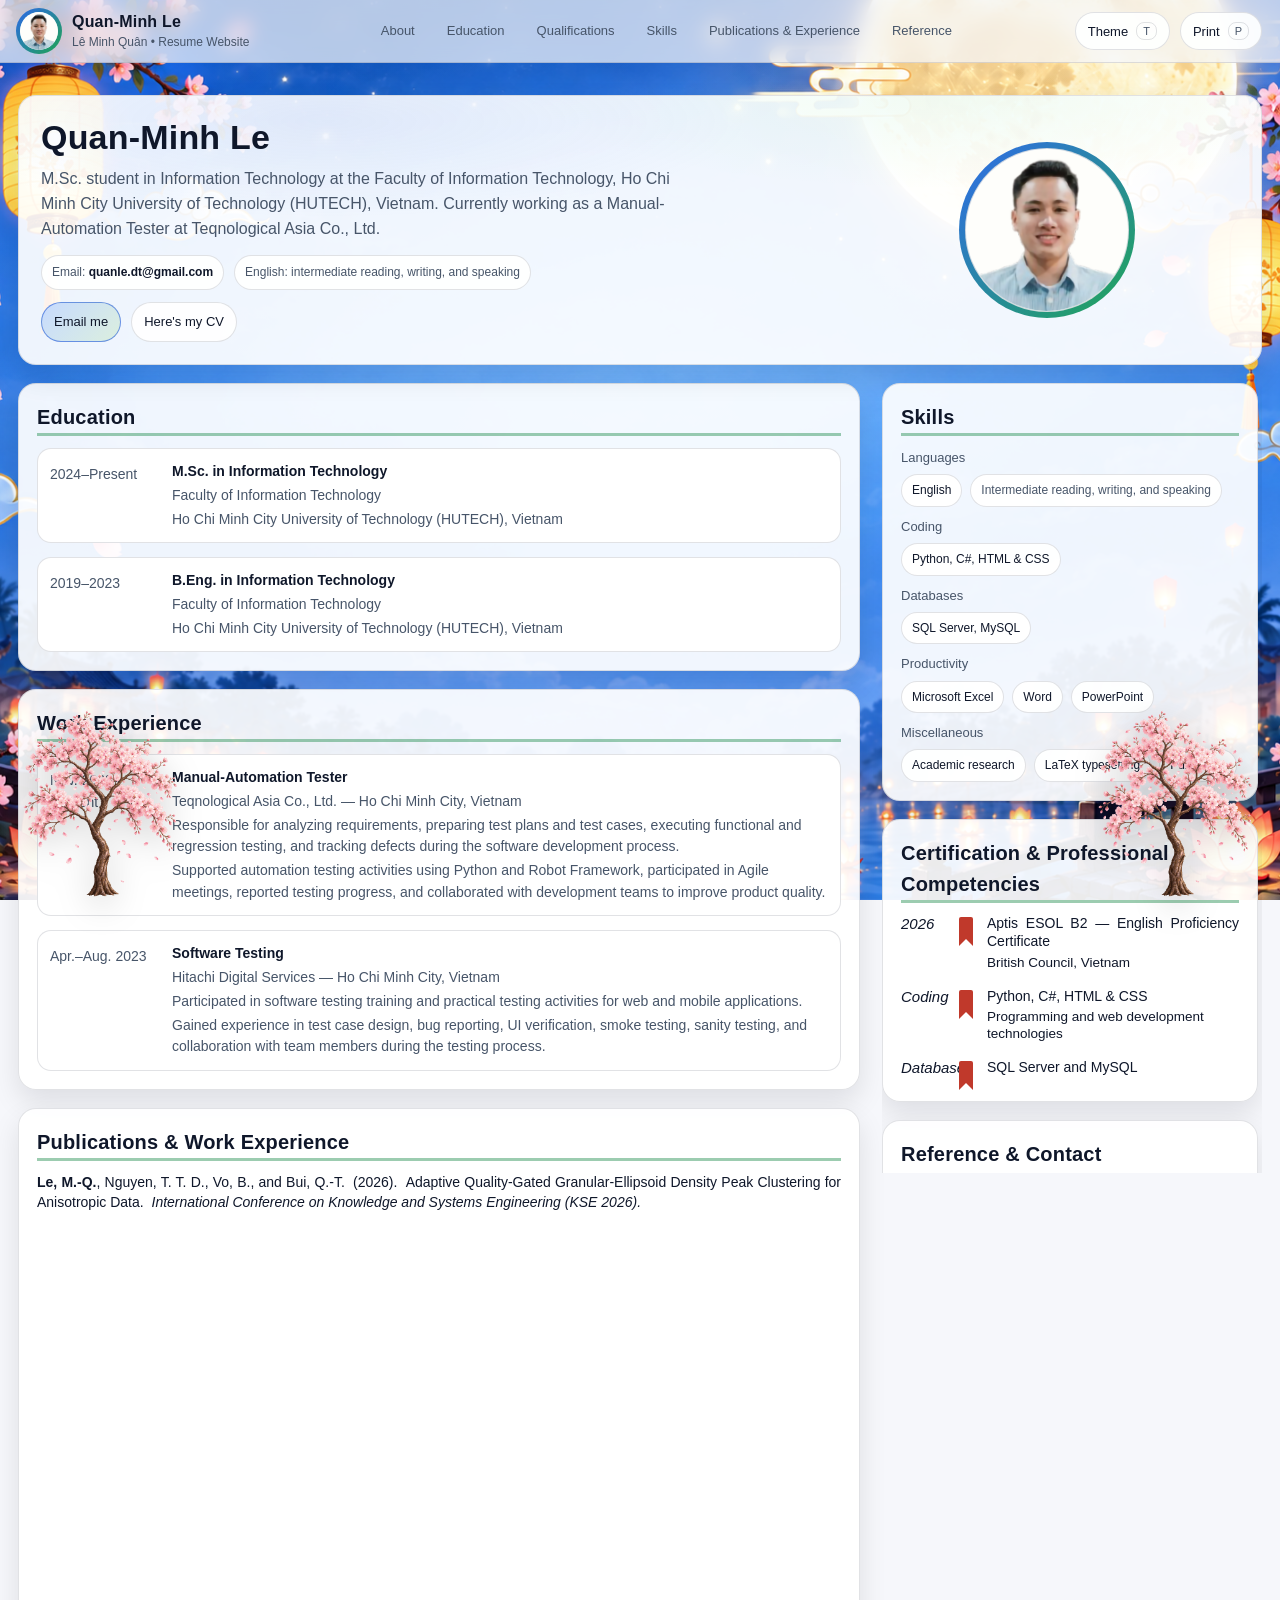
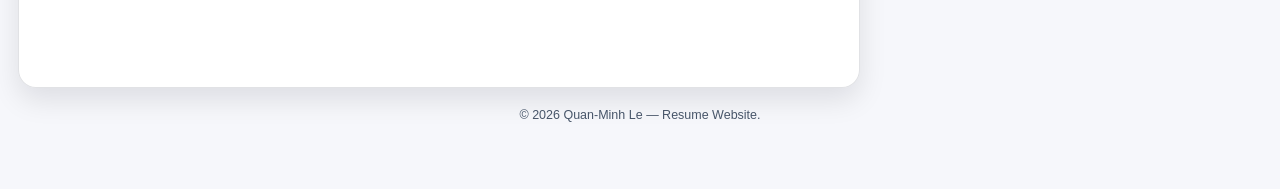
==== index.html @ 80a83941 "first commit" ====
<!doctype html>
<html lang="en" data-theme="dark">
<head>
  <meta charset="utf-8" />
  <meta name="viewport" content="width=device-width,initial-scale=1" />
  <meta name="description" content="Quan-Minh Le — Resume Website" />
  <title>Quan-Minh Le | Resume</title>

  <script>
    (function () {
      const t = localStorage.getItem("theme");
      if (t) document.documentElement.setAttribute("data-theme", t);
    })();
  </script>

  <link rel="stylesheet" href="./main.css">
</head>

<body>
   <div id="sakura-container" aria-hidden="true"></div>
  <header class="topbar">
    <!-- Decorative lanterns attached to the topbar -->
    <!-- <img class="topbar-lantern topbar-lantern-left"
         src="./LongDentruingthu.png" alt="" aria-hidden="true" />
    <img class="topbar-lantern topbar-lantern-right"
         src="./LongDentruingthu.png" alt="" aria-hidden="true" /> -->

    <div class="topbar-inner">
      <!-- Brand + Avatar -->
      <div class="brand">
        <button class="avatar" id="avatarBtn" type="button" aria-label="Change avatar">
          <img id="avatarImg" src="./LeMinhQuan@4x.png" alt="Quan-Minh Le" />
          <span class="avatar-ring" aria-hidden="true"></span>
        </button>
        <input id="avatarInput" type="file" accept="image/*" hidden />

        <div class="brand-text">
          <div class="name">Quan-Minh Le</div>
          <span class="sub">Lê Minh Quân • Resume Website</span>
        </div>
      </div>

      <!-- Navigation -->
      <nav aria-label="Primary navigation" class="nav">
        <a href="#about">About</a>
        <a href="#education">Education</a>
        <a href="#certifications">Qualifications</a>
        <a href="#skills">Skills</a>
        <a href="#publications">Publications &amp; Experience</a>
        <a href="#references">Reference</a>
      </nav>

      <!-- Actions -->
      <div class="actions">
        <button class="btn" id="themeBtn" type="button" title="Toggle theme (T)">
          Theme <span class="kbd">T</span>
        </button>

        <button class="btn" id="printBtn" type="button" title="Print / Save as PDF (P)">
          Print <span class="kbd">P</span>
        </button>
      </div>
    </div>
  </header>

  <!-- Animated lion-dance decorations -->
  <img class="corner-lion corner-lion-left"
       src="./cay_anh_dao_lac_lu.gif" alt="" aria-hidden="true" />

  <img class="corner-lion corner-lion-right"
       src="./cay_anh_dao_lac_lu.gif" alt="" aria-hidden="true" />

  <main class="wrap">
    <!-- HERO / ABOUT -->
    <section class="hero" id="about">
      <div class="hero-inner">
        <div>
          <h1>Quan-Minh Le</h1>

          <p>
            M.Sc. student in Information Technology at the Faculty of Information
            Technology, Ho Chi Minh City University of Technology (HUTECH), Vietnam.
            Currently working as a Manual-Automation Tester at Teqnological Asia Co., Ltd.
          </p>

          <div class="hero-badges" aria-label="Highlights">
            <span class="pill">
              Email:
              <a id="emailLink" href="mailto:quanle.dt@gmail.com">
                <strong id="emailText">quanle.dt@gmail.com</strong>
              </a>
            </span>

            <span class="pill">
              English: intermediate reading, writing, and speaking
            </span>
          </div>

          <div class="contact-row">
            <a class="btn primary" href="mailto:quanle.dt@gmail.com">
              Email me
            </a>

            <a class="btn"
               href="https://drive.google.com/file/d/1zhZrEgo17ajCae7DOH2sjOqNZavHcTFz/view"
               target="_blank"
               rel="noopener">
              Here's my CV
            </a>
          </div>

          <div class="small muted"
               id="toast"
               style="display:none;margin-top:8px"></div>
        </div>

        <div class="hero-right">
          <button class="hero-avatar"
                  id="heroAvatarBtn"
                  type="button"
                  aria-label="Change avatar">
            <span class="hero-avatar-ring" aria-hidden="true"></span>
            <img id="heroAvatarImg"
                 src="./LeMinhQuan@4x.png"
                 alt="Quan-Minh Le" />
          </button>
        </div>
      </div>
    </section>

    <!-- Main content and sidebar -->
    <div class="layout">
      <!-- MAIN -->
      <div class="main">
        <section class="card" id="education">
            <h2>Education</h2>

            <div class="timeline">
              <!-- Master's degree -->
              <div class="titem">
                <div class="when">
                  2024–Present
                </div>

                <div>
                  <h3>M.Sc. in Information Technology</h3>

                  <div class="meta">
                    Faculty of Information Technology
                  </div>

                  <div class="meta">
                    Ho Chi Minh City University of Technology (HUTECH), Vietnam
                  </div>
                </div>
              </div>

              <!-- Bachelor's degree -->
              <div class="titem">
                <div class="when">
                  2019–2023
                </div>

                <div>
                  <h3>B.Eng. in Information Technology</h3>

                  <div class="meta">
                    Faculty of Information Technology
                  </div>

                  <div class="meta">
                    Ho Chi Minh City University of Technology (HUTECH), Vietnam
                  </div>
                </div>
              </div>
            </div>
        </section>

        <section class="card" id="education">
          <h2>Work Experience</h2>

          <div class="timeline">
            <!-- Work Experience 1 -->
            <div class="titem">
              <div class="when">
                Nov. 2023–Present
              </div>

              <div>
                <h3>
                  Manual-Automation Tester
                </h3>

                <div class="meta">
                  Teqnological Asia Co., Ltd. — Ho Chi Minh City, Vietnam
                </div>

                <div class="meta">
                  Responsible for analyzing requirements, preparing test plans and
                  test cases, executing functional and regression testing, and tracking
                  defects during the software development process.
                </div>

                <div class="meta">
                  Supported automation testing activities using Python and Robot
                  Framework, participated in Agile meetings, reported testing progress,
                  and collaborated with development teams to improve product quality.
                </div>
              </div>
            </div>

            <!-- Work Experience 2 -->
            <div class="titem">
              <div class="when">
                Apr.–Aug. 2023
              </div>

              <div>
                <h3>
                  Software Testing
                </h3>

                <div class="meta">
                  Hitachi Digital Services — Ho Chi Minh City, Vietnam
                </div>

                <div class="meta">
                  Participated in software testing training and practical testing
                  activities for web and mobile applications.
                </div>

                <div class="meta">
                  Gained experience in test case design, bug reporting, UI verification,
                  smoke testing, sanity testing, and collaboration with team members
                  during the testing process.
                </div>
              </div>
            </div>
          </div>
        </section>

        <section class="card" id="publications">
          <h2>Publications &amp; Work Experience</h2>

          <ol class="publist paper-format" id="pubList">
            <!-- Publication -->
            <li class="pub-paper"
                data-text="2026 adaptive quality-gated granular-ellipsoid density peak clustering anisotropic data kse le nguyen vo bui">
              <p>
                <span class="pub-authors">
                  <strong>Le, M.-Q.</strong>, Nguyen, T. T. D., Vo, B., and Bui, Q.-T.
                </span>

                <span class="pub-year">(2026).</span>

                <span class="pub-title">
                  Adaptive Quality-Gated Granular-Ellipsoid Density Peak
                  Clustering for Anisotropic Data.
                </span>

                <span class="pub-venue">
                  International Conference on Knowledge and Systems Engineering
                  (KSE 2026).
                </span>

                <span class="pub-location"></span>
              </p>
            </li>
          </ol>
        </section>
      </div>

      <!-- SIDEBAR -->
      <aside class="sidebar">
        <section class="card" id="skills">
          <h2>Skills</h2>

          <div class="skill-group">
            <div>
              <div class="muted small" style="margin-bottom:6px">
                Languages
              </div>

              <div class="skill-row">
                <span class="tag">English</span>
                <span class="tag muted">
                  Intermediate reading, writing, and speaking
                </span>
              </div>
            </div>

            <div>
              <div class="muted small" style="margin-bottom:6px">
                Coding
              </div>

              <div class="skill-row">
                <span class="tag">Python, C#, HTML &amp; CSS</span>
              </div>
            </div>

            <div>
              <div class="muted small" style="margin-bottom:6px">
                Databases
              </div>

              <div class="skill-row">
                <span class="tag">SQL Server, MySQL</span>
              </div>
            </div>

            <div>
              <div class="muted small" style="margin-bottom:6px">
                Productivity
              </div>

              <div class="skill-row">
                <span class="tag">Microsoft Excel</span>
                <span class="tag">Word</span>
                <span class="tag">PowerPoint</span>
              </div>
            </div>

            <div>
              <div class="muted small" style="margin-bottom:6px">
                Miscellaneous
              </div>

              <div class="skill-row">
                <span class="tag">Academic research</span>
                <span class="tag">LaTeX typesetting</span>
                <span class="tag">Publishing</span>
              </div>
            </div>
          </div>
        </section>

        <section class="card" id="certifications">
          <h2>Certification &amp; Professional Competencies</h2>

          <div class="cert-list">
            <div class="cert-item">
              <div class="cert-year">2026</div>
              <div class="cert-icon" aria-hidden="true"></div>

              <div class="cert-content">
                <h3>
                  Aptis ESOL B2
                  <span>— English Proficiency Certificate</span>
                </h3>

                <div class="cert-meta">
                  British Council, Vietnam
                </div>
              </div>
            </div>

            <div class="cert-item">
              <div class="cert-year">Coding</div>
              <div class="cert-icon" aria-hidden="true"></div>

              <div class="cert-content">
                <h3>
                  Python, C#, HTML
                  <span>&amp; CSS</span>
                </h3>

                <div class="cert-meta">
                  Programming and web development technologies
                </div>
              </div>
            </div>

            <div class="cert-item">
              <div class="cert-year">Database</div>
              <div class="cert-icon" aria-hidden="true"></div>

              <div class="cert-content">
                <h3>SQL Server and MySQL</h3>
              </div>
            </div>
          </div>
        </section>

        <section class="card" id="references">
          <h2>Reference &amp; Contact</h2>

          <div class="ref-list simple-ref">
            <div class="ref-person">
              <h3>Dr. Quang-Thinh Bui</h3>
              <p>Faculty of Education and Basic Sciences</p>
              <p>Tien Giang University</p>
              <p>
                119 Ap Bac, Ward 5, My Tho City,
                Dong Thap Province, Vietnam
              </p>

              <p>
                <a href="mailto:buiquanghthinh@tgu.edu.vn">
                  buiquanghthinh@tgu.edu.vn
                </a>
              </p>
            </div>
          </div>
        </section>
      </aside>
    </div>

    <footer>
      © <span id="year"></span> Quan-Minh Le — Resume Website.
    </footer>
  </main>

  <script src="./main.js"></script>
  <script src="./hoaanhdao.js"></script>
</body>
</html>
---- main.css ----
:root {
  --bg: #0b0d10;
  --panel: #11151b;
  --text: #e8edf3;
  --muted: #a9b4c2;
  --line: rgba(255,255,255,.10);
  --brand: #7aa2f7;
  --brand2: #34d399;
  --shadow: 0 10px 30px rgba(0,0,0,.35);
  --radius: 18px;

  /* Tăng bề ngang web */
  --max: 1380px;

  --mono: ui-monospace, SFMono-Regular, Menlo, Monaco, Consolas, "Liberation Mono", monospace;
  --sans: ui-sans-serif, system-ui, -apple-system, Segoe UI, Roboto, Helvetica, Arial, "Apple Color Emoji", "Segoe UI Emoji";
}

[data-theme="light"] {
  --bg: #f6f7fb;
  --panel: #ffffff;
  --text: #0f172a;
  --muted: #475569;
  --line: rgba(15,23,42,.12);
  --brand: #2563eb;
  --brand2: #16a34a;
  --shadow: 0 12px 28px rgba(2,6,23,.10);
}

* {
  box-sizing: border-box;
  font-family: "Poppins", sans-serif !important; 

}

html,
body {
  height: auto;
  min-height: 100%;
  overflow-x: hidden;
  overflow-y: auto;
}

body {
  margin: 0;
  font-family: var(--sans);
  color: var(--text);
  line-height: 1.55;

  background:
    radial-gradient(
      900px 420px at 15% -10%,
      rgba(122, 162, 247, 0.10),
      transparent 60%
    ),

    radial-gradient(
      900px 420px at 85% 0%,
      rgba(255, 255, 255, 0.04),
      transparent 60%
    ),

    linear-gradient(
      180deg,
      rgba(255, 255, 255, 0.03),
      transparent 35%
    ),

    url("./bg.png")
      center / cover no-repeat fixed,

    var(--bg);
}
a {
  color: inherit;
  text-decoration: none;
}

.wrap {
  max-width: var(--max);
  margin: 0 auto;
  padding: 18px 18px 64px;
}

section {
  scroll-margin-top: 92px;
}

/* =========================
   Topbar
   ========================= */

.topbar {
  position: sticky;
  top: 0;
  z-index: 50;
  overflow: visible;
  backdrop-filter: blur(10px);
  background: rgba(10,12,16,.62);
  border-bottom: 1px solid var(--line);
}

/* Lồng đèn treo ở hai đầu topbar */
.topbar-lantern {
  position: absolute;
  top:63px;
  z-index: 51;
    width: clamp(90px, 8vw, 155px);
  height: auto;
  pointer-events: none;
  user-select: none;
  transform-origin: 50% 0;
  filter: drop-shadow(0 8px 10px rgba(191, 25, 25, .28));
  animation: lantern-sway 1.5s ease-in-out infinite alternate;
}

.topbar-lantern-left {
  left: max(8px, calc((100vw - var(--max)) / 2 - 123px));
}

.topbar-lantern-right {
  right: max(8px, calc((100vw - var(--max)) / 2 - 123px));
  animation-delay: -1.75s;
}

@keyframes lantern-sway {
  from { transform: rotate(-2deg); }
  to { transform: rotate(2deg); }
}

/* Hai con lân cố định ở hai góc dưới màn hình */
.corner-lion {
  position: fixed;
  bottom: 0;
  z-index: 40;
  width: clamp(145px, 16vw, 270px);
  max-height: 43vh;
  object-fit: contain;
  pointer-events: none;
  user-select: none;
  filter: drop-shadow(0 8px 16px rgba(0, 0, 0, .18));
}

.corner-lion-left {
  left: 0;
  object-position: left bottom;
}

.corner-lion-right {
  right: 0;
  object-position: right bottom;
}

@media (prefers-reduced-motion: reduce) {
  .topbar-lantern {
    animation: none;
  }
}

[data-theme="light"] .topbar {
  background: rgba(246,247,251,.72);
}

.topbar-inner {
  max-width: var(--max);
  margin: 0 auto;
  padding: 10px 18px;
  display: grid;
  grid-template-columns: auto 1fr auto;
  align-items: center;
  gap: 14px;
}

.brand {
  display: flex;
  align-items: center;
  gap: 12px;
  min-width: 240px;
}

.brand-text .name {
  font-weight: 800;
  letter-spacing: .2px;
}

.brand-text .sub {
  display: block;
  font-size: 12px;
  color: var(--muted);
  margin-top: -2px;
}

.nav {
  display: flex;
  justify-content: center;
  align-items: center;
  gap: 10px;
  flex-wrap: wrap;
}

.nav a {
  font-size: 13px;
  color: var(--muted);
  padding: 8px 10px;
  border-radius: 999px;
  border: 1px solid transparent;
}

.nav a.active {
  color: var(--text);
  border-color: var(--line);
  background: color-mix(in oklab, var(--panel) 85%, transparent);
}


.actions {
  display: flex;
  align-items: center;
  gap: 10px;
  justify-content: flex-end;
}

/* =========================
   Avatar
   ========================= */

.avatar,
.hero-avatar {
  position: relative;
  border-radius: 999px;
  border: 0;
  background: transparent;
  cursor: pointer;
  padding: 0;
}

.avatar {
  width: 42px;
  height: 42px;
}

.hero-avatar {
  width: 170px;
  height: 170px;
}

.avatar-ring,
.hero-avatar-ring {
  position: absolute;
  border-radius: 999px;
  background: linear-gradient(135deg, var(--brand), var(--brand2));
  opacity: .95;
}

.avatar-ring {
  inset: -2px;
  z-index: 0;
}

.hero-avatar-ring {
  inset: -3px;
}

.avatar img,
.avatar .avatar-fallback,
.hero-avatar img,
.hero-avatar-fallback {
  position: absolute;
  border-radius: 999px;
  z-index: 1;
}

.avatar img,
.avatar .avatar-fallback {
  inset: 2px;
  width: calc(100% - 4px);
  height: calc(100% - 4px);
}

.hero-avatar img,
.hero-avatar-fallback {
  inset: 3px;
  width: calc(100% - 6px);
  height: calc(100% - 6px);
}

.avatar img,
.hero-avatar img {
  display: block;
  object-fit: cover;
  background: color-mix(in oklab, var(--panel) 90%, transparent);
}

.hero-avatar img {
  border: 1px solid var(--line);
}

.avatar .avatar-fallback,
.hero-avatar-fallback {
  display: flex;
  align-items: center;
  justify-content: center;
  font-weight: 800;
  background: color-mix(in oklab, var(--panel) 92%, transparent);
}

.hero-avatar-fallback {
  font-weight: 900;
  letter-spacing: .4px;
  border: 1px solid var(--line);
}

.avatar.has-img .avatar-fallback,
.hero-avatar.has-img .hero-avatar-fallback {
  display: none;
}

.hero-avatar-hint {
  text-align: center;
}

/* =========================
   Buttons
   ========================= */

.btn {
  display: inline-flex;
  align-items: center;
  gap: 8px;
  padding: 9px 12px;
  border-radius: 999px;
  border: 1px solid var(--line);
  background: color-mix(in oklab, var(--panel) 90%, transparent);
  color: var(--text);
  font-size: 13px;
  cursor: pointer;
  transition: transform .12s ease;
}

.btn:hover {
  transform: translateY(-1px);
}

.btn.primary {
  border-color: color-mix(in oklab, var(--brand) 55%, var(--line));
  background: linear-gradient(
    135deg,
    color-mix(in oklab, var(--brand) 25%, var(--panel)),
    color-mix(in oklab, var(--brand2) 18%, var(--panel))
  );
}

.kbd {
  font-family: var(--mono);
  font-size: 11px;
  color: var(--muted);
  border: 1px solid var(--line);
  padding: 2px 6px;
  border-radius: 8px;
}

/* =========================
   Hero
   ========================= */

.hero {
  margin-top: 14px;
  border: 1px solid var(--line);
  background: color-mix(in oklab, var(--panel) 92%, transparent);
  border-radius: var(--radius);
  box-shadow: var(--shadow);
  overflow: hidden;
  position: relative;
}

.hero::before {
  content: "";
  position: absolute;
  inset: -2px;
  pointer-events: none;
  background:
    radial-gradient(700px 160px at 25% 10%, rgba(122,162,247,.12), transparent 60%),
    radial-gradient(700px 160px at 75% 0%, rgba(52,211,153,.07), transparent 60%);
}

.hero-inner {
  position: relative;
  display: grid;
  grid-template-columns: 1.35fr .65fr;
  gap: 16px;
  padding: 22px;
}

.hero h1 {
  margin: 0;
  font-size: 34px;
  line-height: 1.15;
  letter-spacing: .2px;
}

.hero p {
  margin: 10px 0 0;
  color: var(--muted);
  max-width: 72ch;
}

.hero-badges,
.contact-row {
  display: flex;
  gap: 10px;
  flex-wrap: wrap;
  margin-top: 14px;
}

.contact-row {
  margin-top: 12px;
}

.hero-right {
  display: flex;
  flex-direction: column;
  align-items: center;
  justify-content: center;
  gap: 10px;
}

.pill {
  font-size: 12px;
  padding: 7px 10px;
  border-radius: 999px;
  border: 1px solid var(--line);
  background: color-mix(in oklab, var(--panel) 92%, transparent);
  color: var(--muted);
}

.pill strong {
  color: var(--text);
}

/* =========================
   Cards and layout
   ========================= */

section.card {
  border: 1px solid var(--line);
  background: color-mix(in oklab, var(--panel) 92%, transparent);
  border-radius: var(--radius);
  box-shadow: var(--shadow);
  padding: 18px;
}

section.card h2 {
  font-family: Arial, Helvetica, sans-serif;
  margin: 0 0 12px;
  font-size: 20px;
  letter-spacing: .2px;
  border-bottom: 3px solid color-mix(in oklab, var(--brand2) 35%, var(--line));
}

/* Mở rộng layout: main rộng hơn, sidebar vừa phải */
.layout {
  display: grid;
  grid-template-columns: minmax(760px, 1fr) 380px;
  gap: 22px;
  margin-top: 18px;
  align-items: stretch;
}

.main,
.sidebar,
.timeline,
.skill-group {
  display: grid;
}

.main {
  gap: 18px;
  grid-template-rows: auto 1fr;
  min-height: calc(100vh - 110px);
  align-self: stretch;
}

.sidebar {
  gap: 18px;
  position: sticky;
  top: 92px;
  align-self: start;
  max-height: calc(100vh - 110px);
  overflow: auto;
  padding-right: 4px;
}

.muted {
  color: var(--muted);
}

.small {
  font-size: 13px;
}

/* =========================
   Timeline
   ========================= */

.timeline {
  gap: 14px;
}

.titem {
  display: grid;
  grid-template-columns: 110px 1fr;
  gap: 12px;
  padding: 12px;
  border-radius: 14px;
  border: 1px solid var(--line);
  background: color-mix(in oklab, var(--panel) 96%, transparent);
}

.titem .when {
  font-family: var(--mono);
  font-size: 14px;
  color: var(--muted);
  padding-top: 3px;
}

.titem h3 {
  margin: 0;
  font-size: 14px;
}

.titem .meta {
  margin-top: 2px;
  color: var(--muted);
  font-size: 14px !important;
}

.titem ul {
  margin: 8px 0 0 18px;
  padding: 0;
}

.titem li {
  margin: 4px 0;
  color: var(--muted);
}

.titem li strong {
  color: var(--text);
}

/* =========================
   Skills
   ========================= */

.skill-group {
  gap: 10px;
}

.skill-row {
  display: flex;
  flex-wrap: wrap;
  gap: 8px;
}

.tag {
  font-size: 12px;
  padding: 6px 10px;
  border-radius: 999px;
  border: 1px solid var(--line);
  background: color-mix(in oklab, var(--panel) 94%, transparent);
  color: var(--text);
}

.tag.muted {
  color: var(--muted);
}

/* =========================
   Search
   ========================= */

.pub-top {
  display: flex;
  gap: 10px;
  flex-wrap: wrap;
  margin-bottom: 10px;
}

.search {
  flex: 1;
  min-width: 240px;
  display: flex;
  align-items: center;
  gap: 10px;
  padding: 10px 12px;
  border-radius: 999px;
  border: 1px solid var(--line);
  background: color-mix(in oklab, var(--panel) 96%, transparent);
}

.search-icon {
  font-family: var(--mono);
  color: var(--muted);
}

.search input {
  width: 100%;
  border: none;
  outline: none;
  background: transparent;
  color: var(--text);
  font-size: 13px;
}

/* =========================
   Publications — paper format
   ========================= */

#publications {
  display: flex;
  flex-direction: column;
  height: 100%;
  min-height: 580px;
}

.publist.paper-format {
  margin: 0;
  padding: 0;
  list-style: none;
  display: block;
  flex: 1;
}

.publist.paper-format .pub-paper {
  margin: 0 0 22px;
  padding: 0;
  border: 0;
  background: transparent;
  box-shadow: none;
}

.publist.paper-format .pub-paper:last-child {
  margin-bottom: 0;
}

.publist.paper-format .pub-paper::before {
  display: none;
  content: none;
}

.publist.paper-format .pub-paper p {
  margin: 0;
  font-family: "Times New Roman", Times, serif;
  font-size: 14px;
  line-height: 1.42;
  color: var(--text);
  text-align: justify;
  text-align-last: left;
  text-justify: inter-word;
  overflow-wrap: anywhere;
  word-break: normal;
  hyphens: auto;
}

.publist.paper-format .pub-authors,
.publist.paper-format .pub-year,
.publist.paper-format .pub-title,
.publist.paper-format .pub-location,
.publist.paper-format .pub-note {
  font-weight: 400;
}

.publist.paper-format .pub-authors strong {
  font-weight: 700;
}

.publist.paper-format .pub-year,
.publist.paper-format .pub-title,
.publist.paper-format .pub-venue,
.publist.paper-format .pub-location,
.publist.paper-format .pub-note {
  margin-left: 4px;
}

.publist.paper-format .pub-venue {
  font-style: italic;
  font-weight: 400;
}

/* =========================
   References — simple academic format
   ========================= */

#references,
#references h2 {
  font-family: "Times New Roman", Times, serif;
}

#references h2 {
  font-size: 20px;
  font-weight: 800;
  margin-bottom: 16px;
  padding-bottom: 8px;
  border-bottom: 3px solid color-mix(in oklab, var(--brand2) 35%, var(--line));
}

.ref-list.simple-ref {
  display: grid;
  gap: 20px;
}

.ref-person {
  margin: 0;
  padding: 0;
}

.ref-person h3 {
  margin: 0 0 8px;
  font-size: 20px;
  line-height: 1.25;
  font-weight: 800;
  color: var(--text);
}

.ref-person p {
  margin: 0 0 5px;
  font-size: 17px;
  line-height: 1.35;
  font-weight: 400;
  color: var(--muted);
}

.ref-person p:last-child {
  margin-bottom: 0;
}

.ref-person a {
  color: var(--muted);
  text-decoration: none;
}

.ref-person a:hover {
  color: var(--brand);
  text-decoration: underline;
}

/* Sidebar version */
.sidebar #references h2 {
  font-size: 20px;
}

.sidebar .ref-list.simple-ref {
  gap: 18px;
}

.sidebar .ref-person h3 {
  font-size: 15px;
  margin-bottom: 6px;
}

.sidebar .ref-person p {
  font-size: 15px;
  line-height: 1.32;
  margin-bottom: 4px;
}

/* Mobile */
@media (max-width: 720px) {
  #references h2 {
    font-size: 18px;
  }

  .ref-person h3 {
    font-size: 18px;
  }

  .ref-person p {
    font-size: 15px;
  }
}

/* =========================
   Footer
   ========================= */

footer {
  margin-top: 18px;
  color: var(--muted);
  font-size: 12.5px;
  text-align: center;
}

/* =========================
   Responsive
   ========================= */
/* iPad và màn hình nhỏ hơn 1080px */
@media (max-width: 1080px) {
  .topbar-lantern {
    width: 95px;
    opacity: 1;
  }

  .topbar-lantern-left {
    left: 4px;
  }

  .topbar-lantern-right {
    right: 4px;
  }

  .corner-lion {
    width: clamp(120px, 17vw, 180px);
    opacity: .94;
  }

  .layout {
    grid-template-columns: 1fr;
  }

  .main {
    min-height: auto;
    grid-template-rows: auto;
  }

  #publications {
    height: auto;
    min-height: auto;
  }

  .sidebar {
    position: static;
    max-height: none;
  }

  .hero-inner {
    grid-template-columns: 1fr;
  }

  .nav {
    justify-content: flex-start;
    overflow-x: auto;
    flex-wrap: nowrap;
    gap: 6px;
  }
}

/* Điện thoại */
@media (max-width: 720px) {
  .topbar-lantern {
    width: 75px;
    opacity: 1;
  }

  .corner-lion {
    width: 105px;
    max-height: 28vh;
    opacity: .78;
  }

  .publist.paper-format .pub-paper {
    margin-bottom: 18px;
  }

  .publist.paper-format .pub-paper p {
    font-size: 16px;
    line-height: 1.45;
    text-align: left;
    text-align-last: left;
  }

  #references h2 {
    font-size: 18px;
  }

  .ref-person h3 {
    font-size: 17px;
  }

  .ref-info,
  .ref-line {
    font-size: 15px;
  }
}

/* =========================
   Print
   ========================= */

@media print {
  .topbar,
  .topbar-lantern,
  .corner-lion,
  .contact-row,
  .actions,
  .pill,
  .pub-top {
    display: none !important;
  }

  body {
    background: #fff;
  }

  section.card,
  .hero {
    box-shadow: none;
  }

  a {
    text-decoration: none;
  }
}
/* =========================
   Certifications — academic ribbon format
   ========================= */

#certifications {
  font-family: "Times New Roman", Times, serif;
}

.cert-list {
  display: grid;
  gap: 18px;
  margin-top: 10px;
}

.cert-item {
  display: grid;
  grid-template-columns: 58px 20px 1fr;
  gap: 12px;
  align-items: start;
}

.cert-year {
  font-size: 17px;
  line-height: 1.2;
  font-style: italic;
  color: var(--text);
  white-space: nowrap;
}

.cert-icon {
  position: relative;
  width: 14px;
  height: 22px;
  margin-top: 2px;
  background: #c0392b;
  border-radius: 2px 2px 0 0;
}

.cert-icon::after {
  content: "";
  position: absolute;
  left: 0;
  bottom: -7px;
  width: 0;
  height: 0;
  border-left: 7px solid #c0392b;
  border-right: 7px solid #c0392b;
  border-bottom: 7px solid transparent;
}

.cert-content h3 {
  margin: 0;
  font-size: 17px;
  line-height: 1.25;
  font-weight: 500;
  color: var(--text);
}

.cert-content h3 span {
  font-weight: 500;
}

.cert-meta {
  margin-top: 4px;
  font-size: 15px;
  line-height: 1.25;
  color: var(--text);
}

/* Sidebar version */
.sidebar #certifications .cert-list {
  gap: 16px;
}

.sidebar #certifications .cert-item {
  grid-template-columns: 48px 18px 1fr;
  gap: 10px;
}

.sidebar #certifications .cert-year {
  font-size: 15px;
}

.sidebar #certifications .cert-content h3 {
  font-size: 14px;
  line-height: 1.28;
  text-align: justify;
}

.sidebar #certifications .cert-meta {
  font-size: 13.5px;
}

/* Mobile */
@media (max-width: 720px) {
  .cert-item {
    grid-template-columns: 48px 18px 1fr;
    gap: 10px;
  }

  .cert-year {
    font-size: 15px;
  }

  .cert-content h3 {
    font-size: 15px;
  }

  .cert-meta {
    font-size: 13.5px;
  }
}


/* =========================
   Sakura falling effect
   ========================= */

#sakura-container {
  position: fixed;
  inset: 0;
  z-index: 45;
  width: 100%;
  height: 100%;
  overflow: hidden;
  pointer-events: none;
  user-select: none;
}

/* Khung chuyển động của từng cánh hoa */
.sakura-petal {
  position: absolute;
  top: -12vh;
  left: var(--left);

  width: var(--size);
  height: var(--size);

  opacity: var(--opacity);

  animation:
    sakura-fall var(--fall-duration) linear infinite;

  animation-delay: var(--delay);
  will-change: transform;
}

/* Hình dạng cánh hoa */
.sakura-petal::before {
  content: "";
  display: block;

  width: 100%;
  height: 72%;

  border-radius:
    90% 15% 90% 15%;

  background:
    radial-gradient(
      circle at 30% 30%,
      rgba(255, 255, 255, 0.95),
      transparent 30%
    ),
    linear-gradient(
      135deg,
      var(--petal-light),
      var(--petal-dark)
    );

  box-shadow:
    0 2px 5px rgba(190, 60, 100, 0.18);

  transform-origin: center;

  animation:
    sakura-spin var(--spin-duration) ease-in-out infinite alternate;
}

/* Cánh hoa rơi từ trên xuống dưới */
@keyframes sakura-fall {
  0% {
    transform:
      translate3d(0, -12vh, 0)
      rotate(0deg);
  }

  20% {
    transform:
      translate3d(var(--drift-one), 20vh, 0)
      rotate(75deg);
  }

  40% {
    transform:
      translate3d(var(--drift-two), 45vh, 0)
      rotate(150deg);
  }

  60% {
    transform:
      translate3d(var(--drift-three), 70vh, 0)
      rotate(230deg);
  }

  80% {
    transform:
      translate3d(var(--drift-four), 95vh, 0)
      rotate(310deg);
  }

  100% {
    transform:
      translate3d(var(--drift-five), 115vh, 0)
      rotate(390deg);
  }
}

/* Cánh hoa lắc và xoay nhẹ */
@keyframes sakura-spin {
  0% {
    transform:
      rotateX(0deg)
      rotateY(0deg)
      scale(0.85);
  }

  50% {
    transform:
      rotateX(65deg)
      rotateY(120deg)
      scale(1);
  }

  100% {
    transform:
      rotateX(140deg)
      rotateY(240deg)
      scale(0.8);
  }
}

/* Đặt hoa phía sau topbar */
.topbar {
  z-index: 50;
}

/* Giảm hiệu ứng trên điện thoại */
@media (max-width: 720px) {
  .sakura-petal:nth-child(2n) {
    display: none;
  }
}

/* Tắt chuyển động nếu người dùng chọn giảm hiệu ứng */
@media (prefers-reduced-motion: reduce) {
  #sakura-container {
    display: none;
  }
}
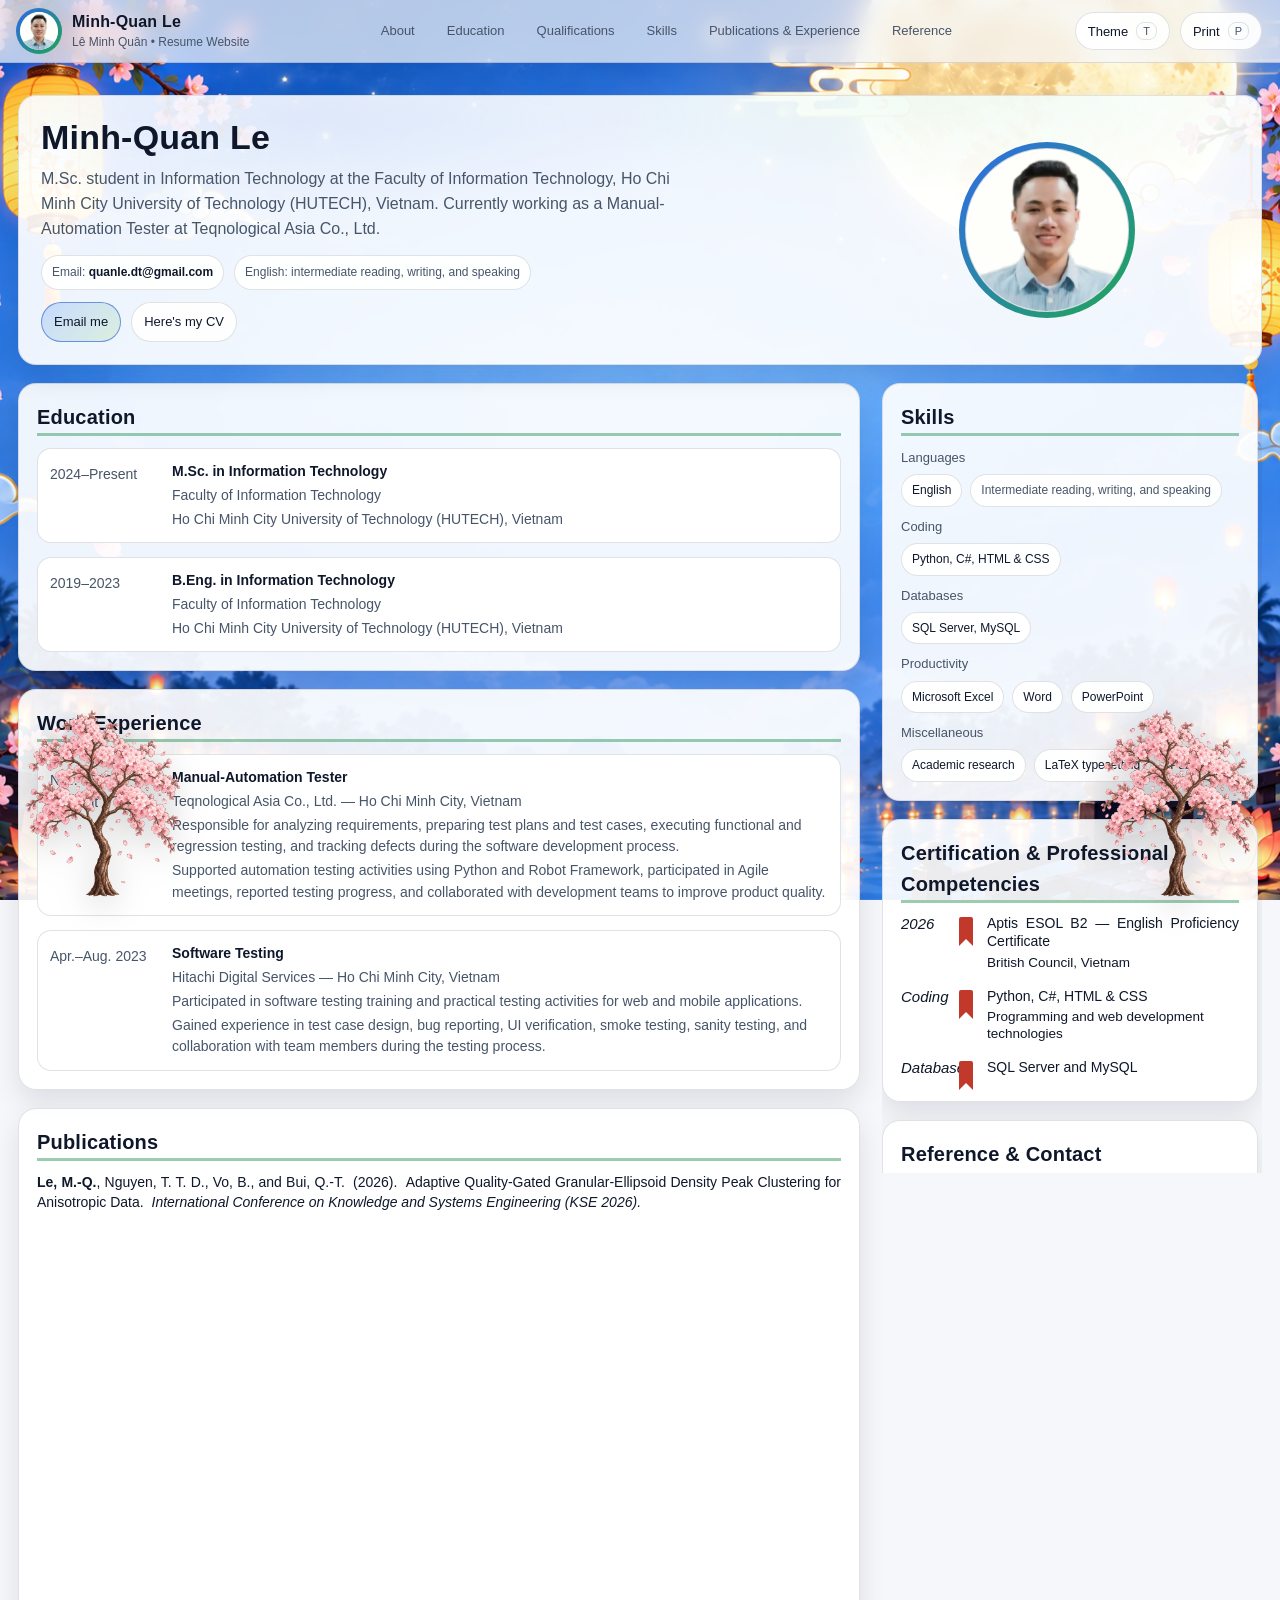
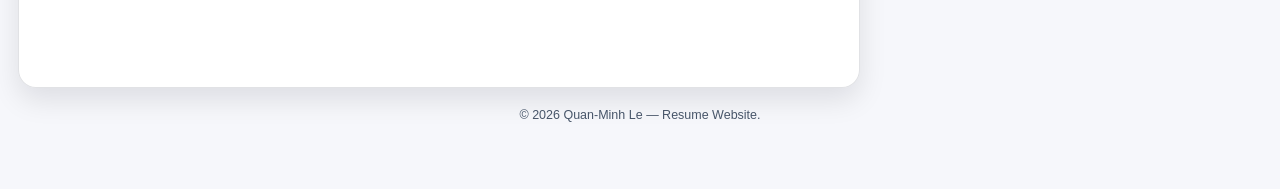
==== commit 228b0156: "quan" ====
--- a/index.html
+++ b/index.html
@@ -3,8 +3,8 @@
 <head>
   <meta charset="utf-8" />
   <meta name="viewport" content="width=device-width,initial-scale=1" />
-  <meta name="description" content="Quan-Minh Le — Resume Website" />
-  <title>Quan-Minh Le | Resume</title>
+  <meta name="description" content="Minh-Quan Le — Resume Website" />
+  <title>Minh-Quan Le | Resume</title>
 
   <script>
     (function () {
@@ -35,7 +35,7 @@
         <input id="avatarInput" type="file" accept="image/*" hidden />
 
         <div class="brand-text">
-          <div class="name">Quan-Minh Le</div>
+          <div class="name">Minh-Quan Le</div>
           <span class="sub">Lê Minh Quân • Resume Website</span>
         </div>
       </div>
@@ -75,7 +75,7 @@
     <section class="hero" id="about">
       <div class="hero-inner">
         <div>
-          <h1>Quan-Minh Le</h1>
+          <h1>Minh-Quan Le</h1>
 
           <p>
             M.Sc. student in Information Technology at the Faculty of Information
@@ -240,7 +240,7 @@
         </section>
 
         <section class="card" id="publications">
-          <h2>Publications &amp; Work Experience</h2>
+          <h2>Publications</h2>
 
           <ol class="publist paper-format" id="pubList">
             <!-- Publication -->
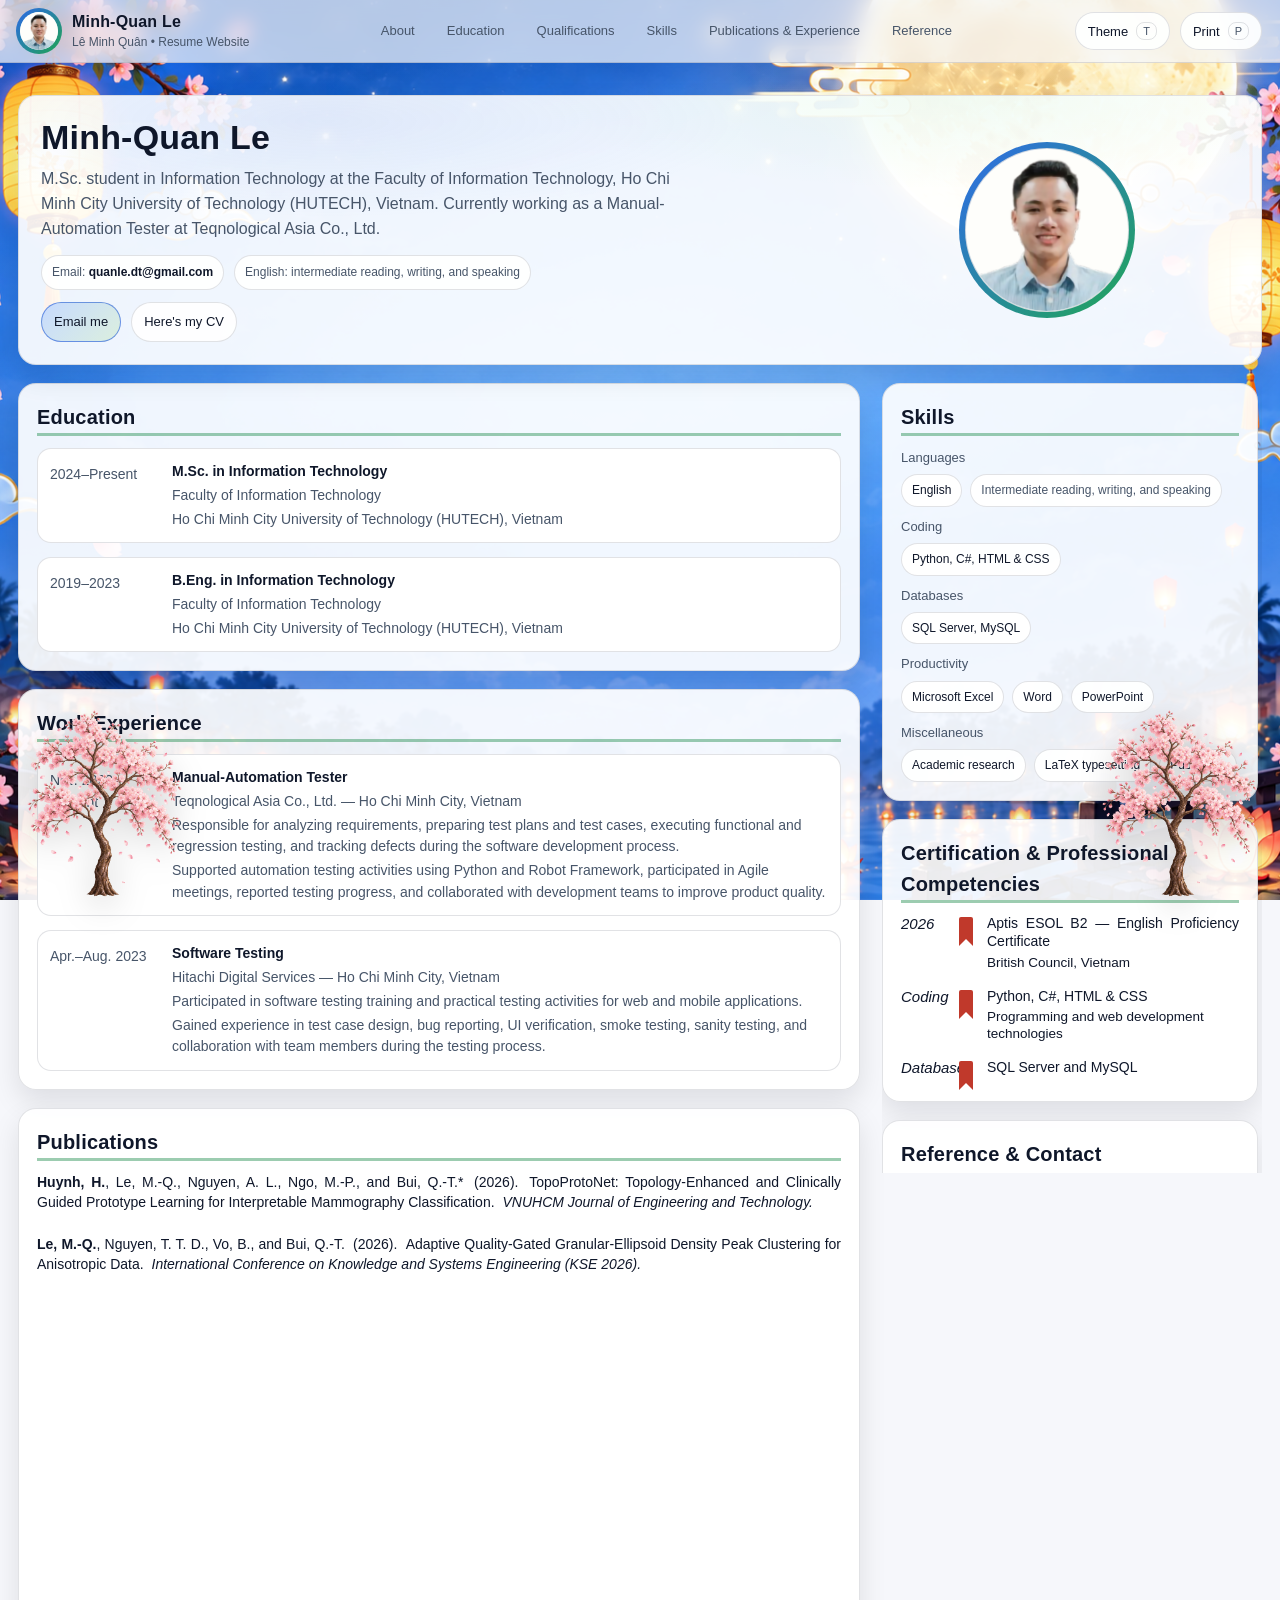
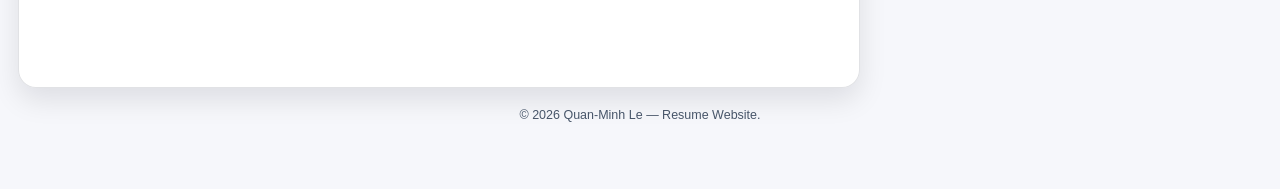
==== commit addafce2: "add bai quan le" ====
--- a/index.html
+++ b/index.html
@@ -244,6 +244,28 @@
 
           <ol class="publist paper-format" id="pubList">
             <!-- Publication -->
+
+            <li class="pub-paper"
+                data-text="2026 topoprotonet topology-enhanced clinically guided prototype learning interpretable mammography classification vnu hcm journal engineering technology huynh le nguyen ngo bui">
+              <p>
+                <span class="pub-authors">
+                  <strong>Huynh, H.</strong>, Le, M.-Q., Nguyen, A. L., Ngo, M.-P., and Bui, Q.-T.*
+                </span>
+
+                <span class="pub-year">(2026).</span>
+
+                <span class="pub-title">
+                  TopoProtoNet: Topology-Enhanced and Clinically Guided Prototype
+                  Learning for Interpretable Mammography Classification.
+                </span>
+
+                <span class="pub-venue">
+                  VNUHCM Journal of Engineering and Technology.
+                </span>
+
+                <span class="pub-location"></span>
+              </p>
+            </li>
             <li class="pub-paper"
                 data-text="2026 adaptive quality-gated granular-ellipsoid density peak clustering anisotropic data kse le nguyen vo bui">
               <p>
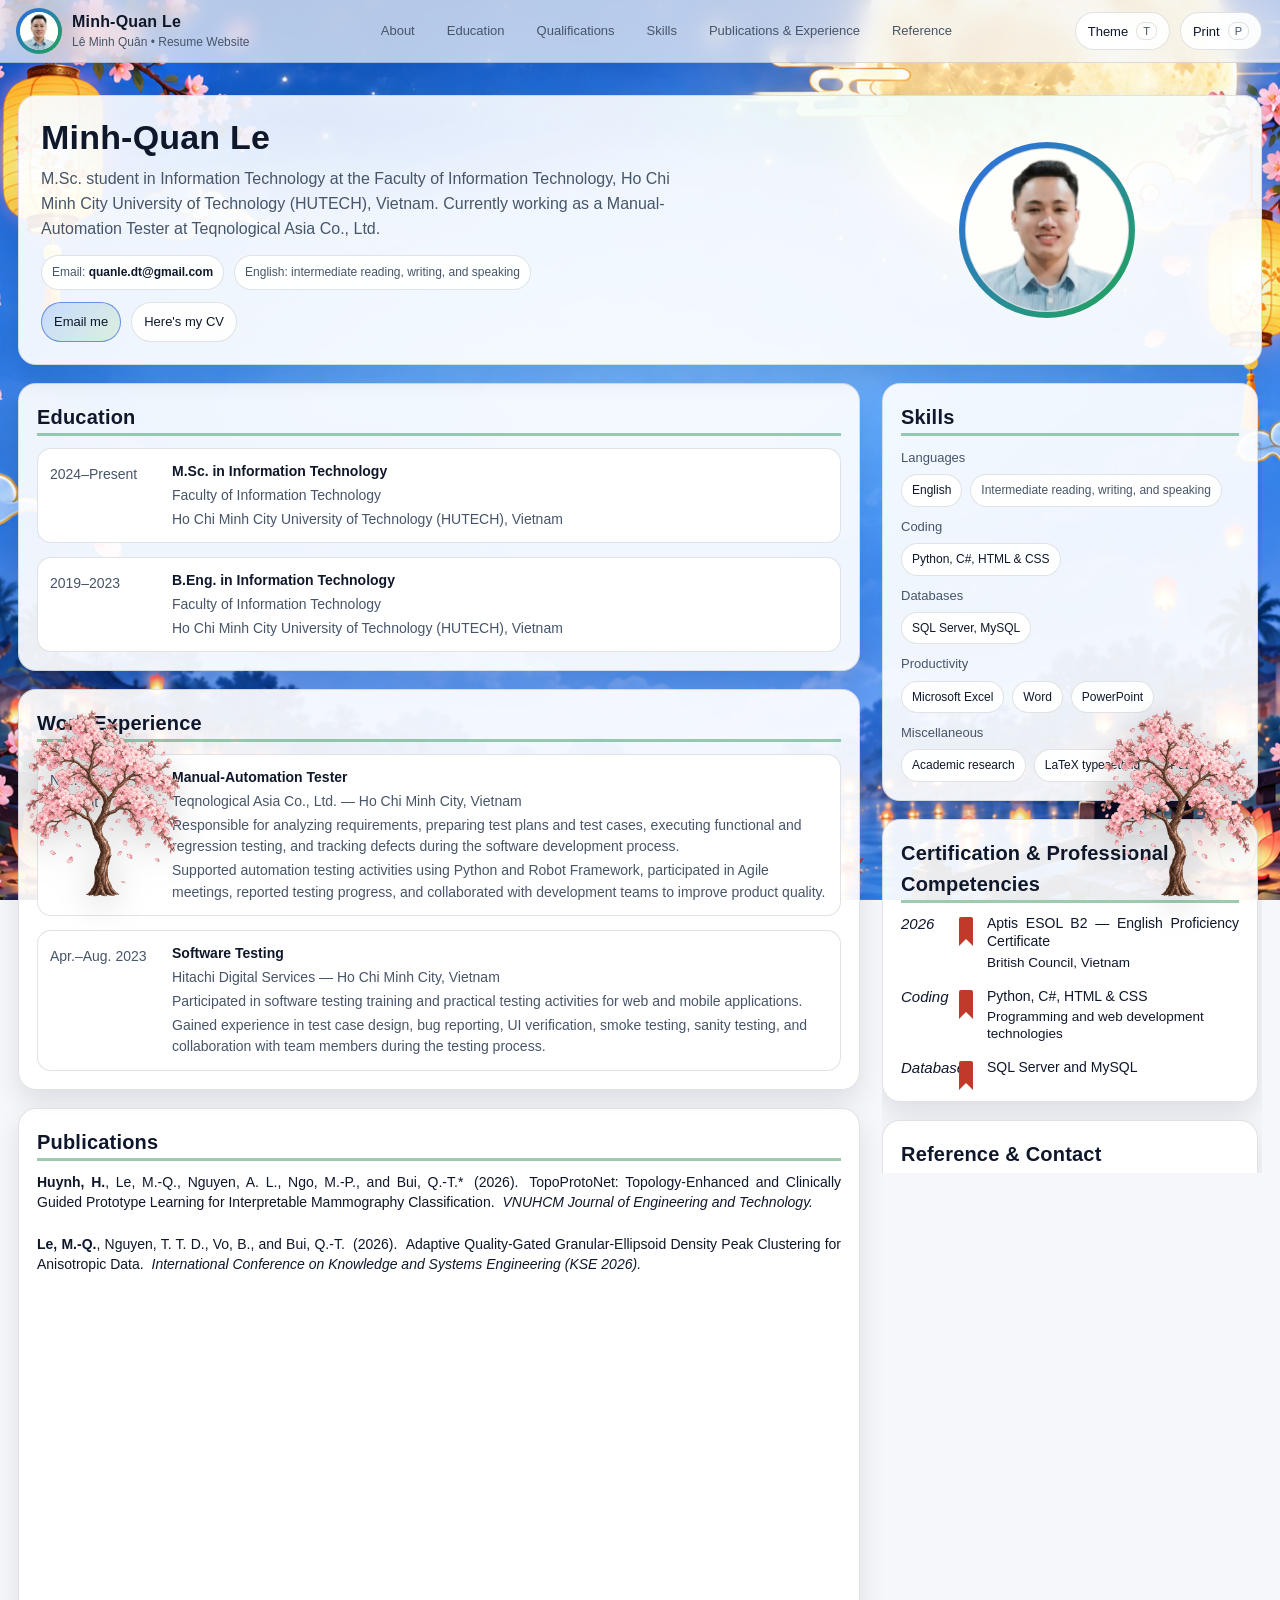
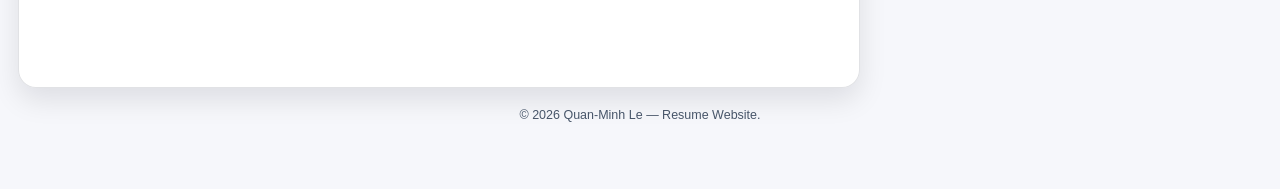
==== commit 70fcecc4: "bài quân lê" ====
--- a/index.html
+++ b/index.html
@@ -244,8 +244,7 @@
 
           <ol class="publist paper-format" id="pubList">
             <!-- Publication -->
-
-            <li class="pub-paper"
+             <li class="pub-paper"
                 data-text="2026 topoprotonet topology-enhanced clinically guided prototype learning interpretable mammography classification vnu hcm journal engineering technology huynh le nguyen ngo bui">
               <p>
                 <span class="pub-authors">
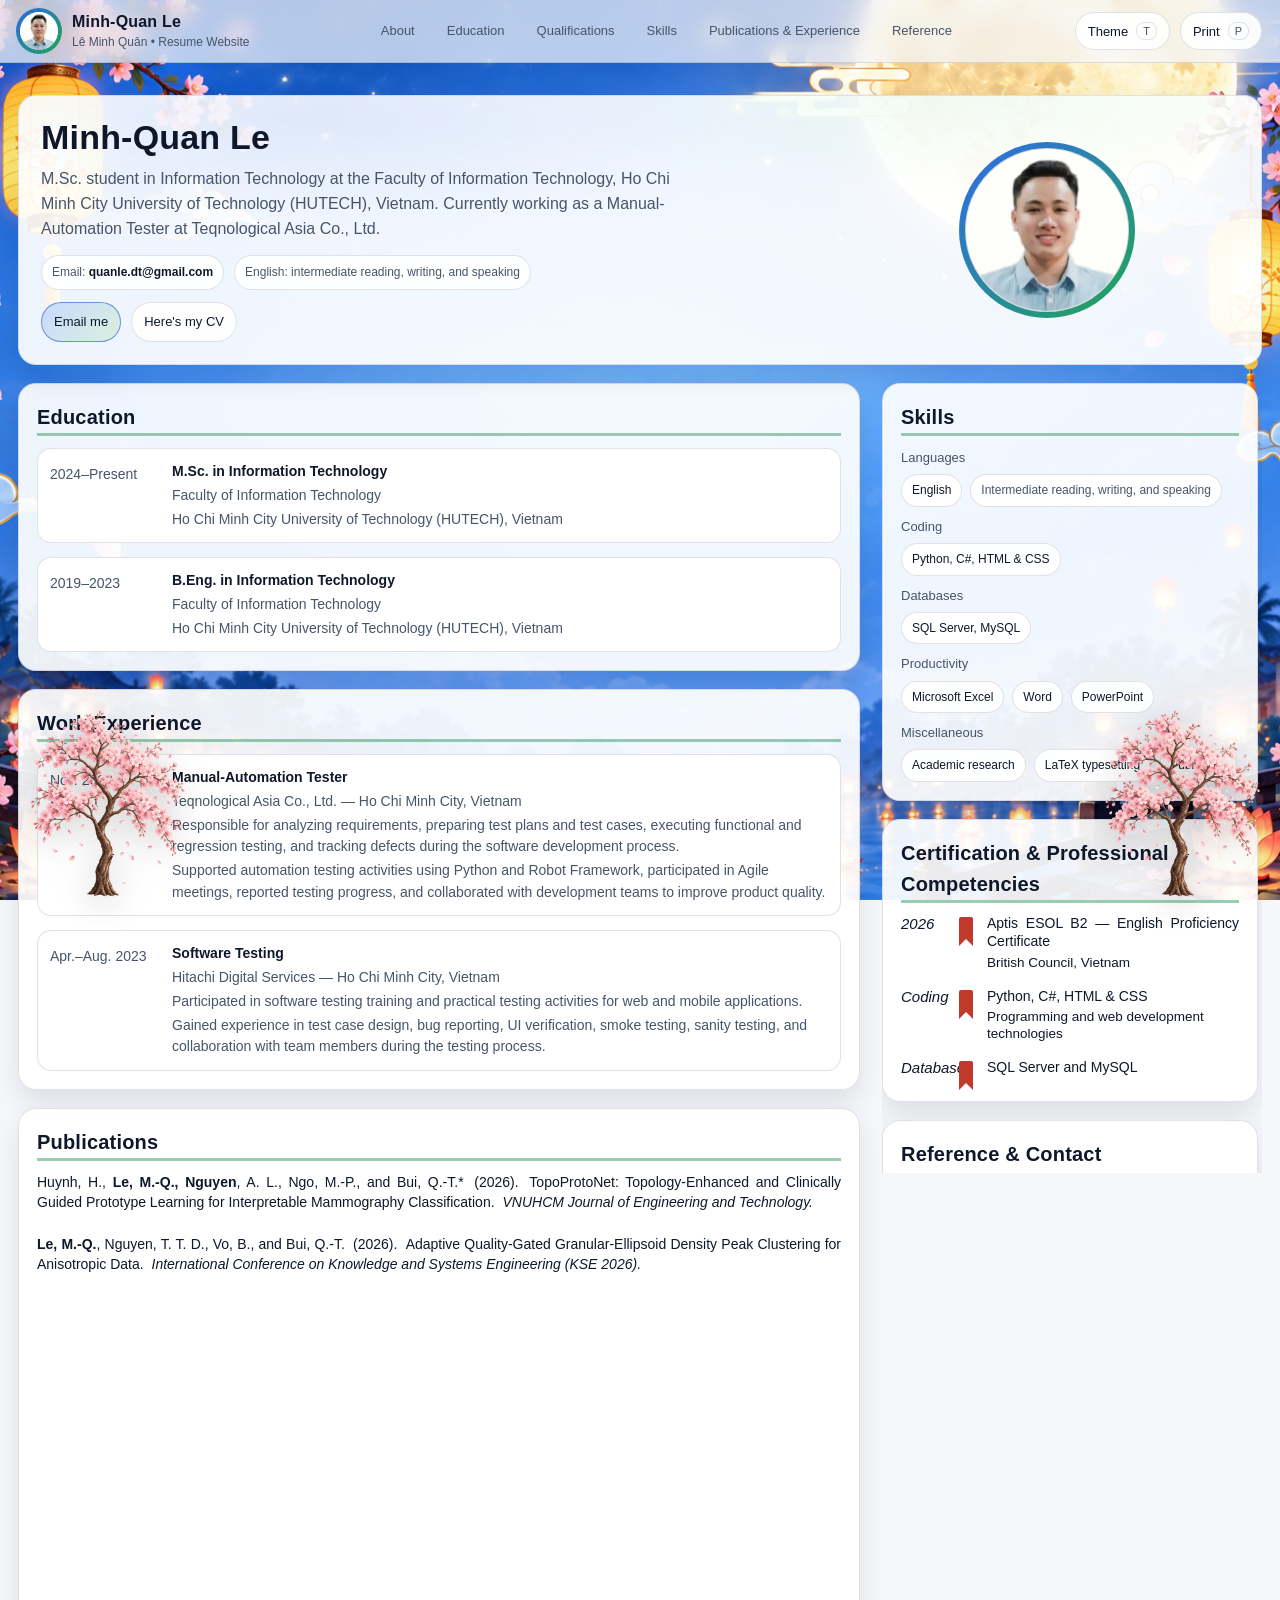
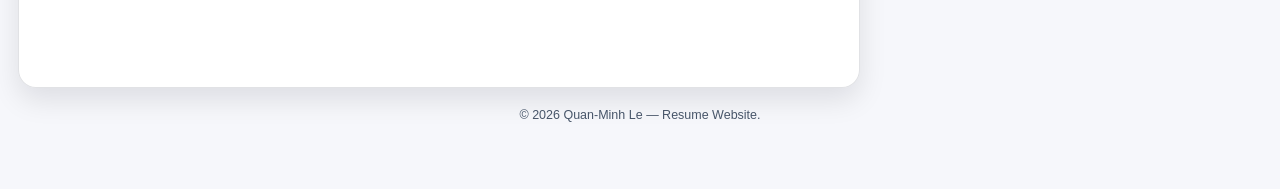
==== commit 56dfde2f: "add" ====
--- a/index.html
+++ b/index.html
@@ -248,7 +248,7 @@
                 data-text="2026 topoprotonet topology-enhanced clinically guided prototype learning interpretable mammography classification vnu hcm journal engineering technology huynh le nguyen ngo bui">
               <p>
                 <span class="pub-authors">
-                  <strong>Huynh, H.</strong>, Le, M.-Q., Nguyen, A. L., Ngo, M.-P., and Bui, Q.-T.*
+                  Huynh, H., <strong>Le, M.-Q., Nguyen</strong>, A. L., Ngo, M.-P., and Bui, Q.-T.*
                 </span>
 
                 <span class="pub-year">(2026).</span>
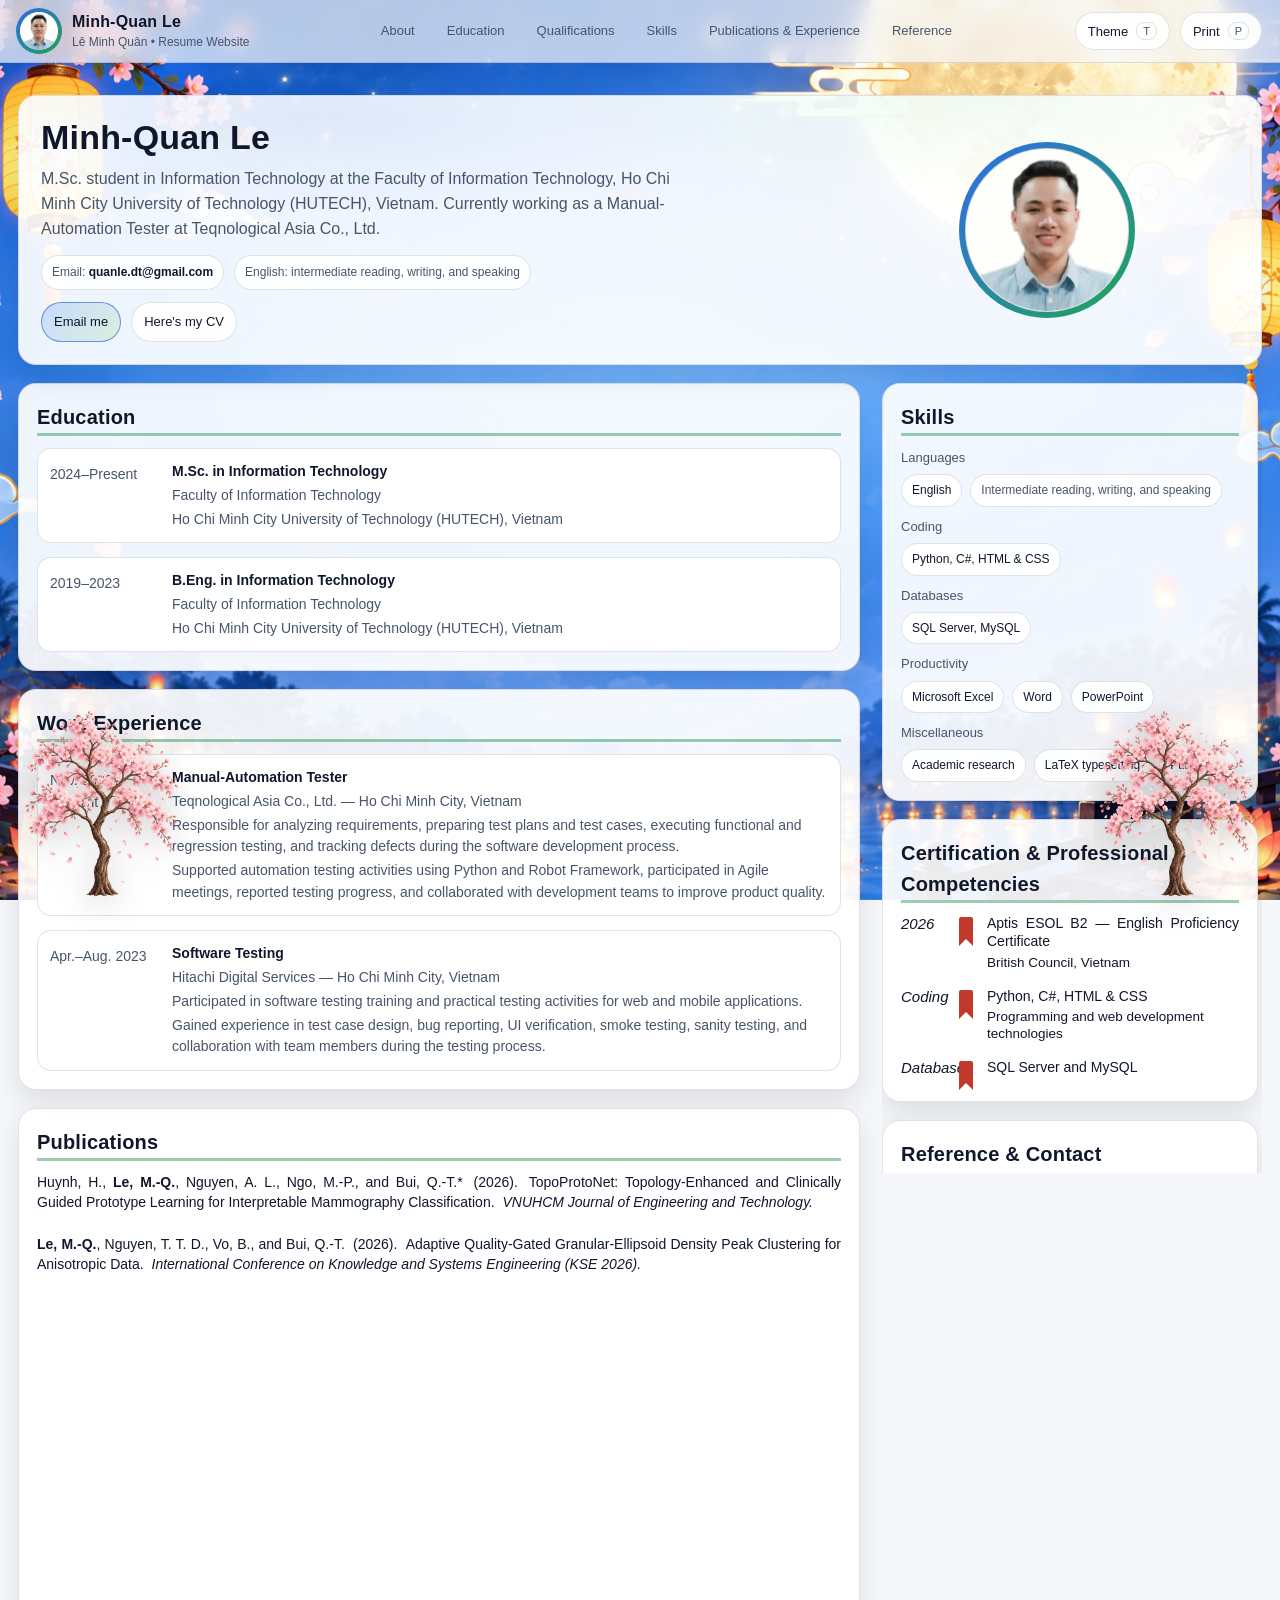
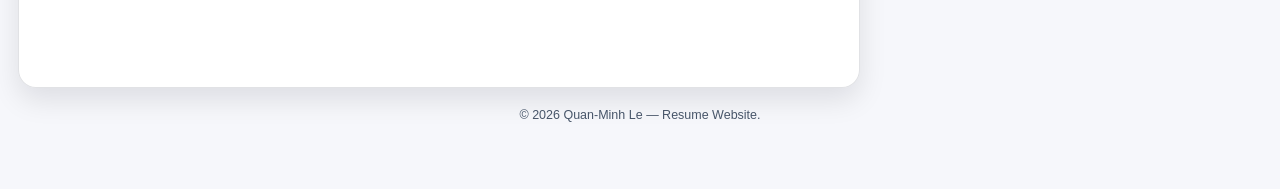
==== commit f54eb833: "fix" ====
--- a/index.html
+++ b/index.html
@@ -248,7 +248,7 @@
                 data-text="2026 topoprotonet topology-enhanced clinically guided prototype learning interpretable mammography classification vnu hcm journal engineering technology huynh le nguyen ngo bui">
               <p>
                 <span class="pub-authors">
-                  Huynh, H., <strong>Le, M.-Q., Nguyen</strong>, A. L., Ngo, M.-P., and Bui, Q.-T.*
+                  Huynh, H., <strong>Le, M.-Q.</strong>, Nguyen, A. L., Ngo, M.-P., and Bui, Q.-T.*
                 </span>
 
                 <span class="pub-year">(2026).</span>
